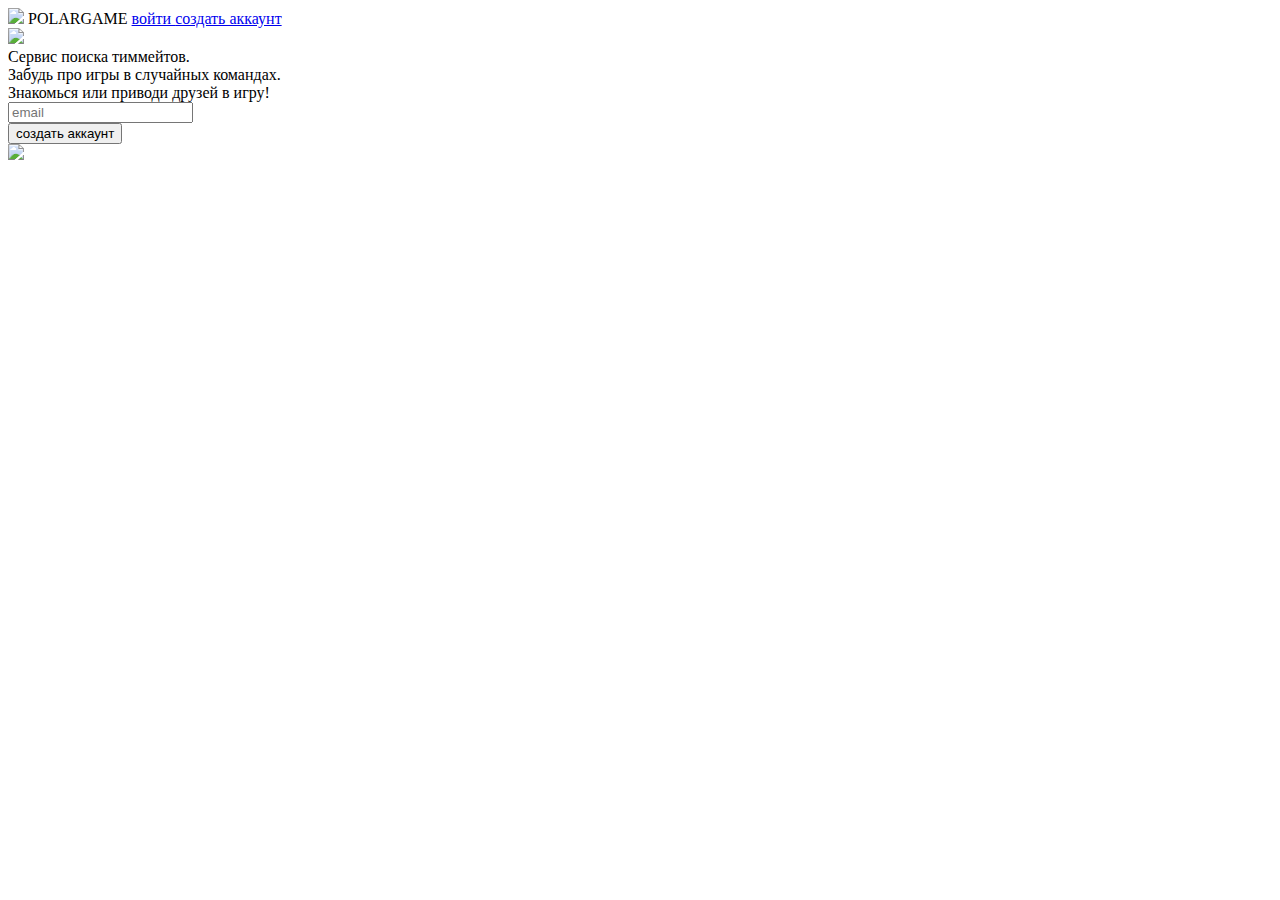
==== index.html @ ee695c5d "Замена ссылок, создание страницы по умолчанию" ====
<!DOCTYPE html>

<html lang="ru">

<head>
     <meta charset="utf-8">
     <title> </title>
     <link href="/Users/demydkourij/TeamSE/Application/Src/Css/Start.css" rel="stylesheet">
</head>
<!-- 
<div class="vl"></div>
<div class="vl" style ="margin-left: 16.6vw"></div>
<div class="vl" style ="margin-left: 33.2vw"></div>
<div class="vl" style ="margin-left: 49.8vw"></div>
<div class="vl" style ="margin-left: 66.4vw"></div>
<div class="vl" style ="margin-left: 83vw"></div>
<div class="vl" style ="margin-left: -16.6vw"></div>
<div class="vl" style ="margin-left: -33.2vw"></div>
<div class="vl" style ="margin-left: -49.8vw"></div>
<div class="vl" style ="margin-left: -66.4vw"></div>
<div class="vl" style ="margin-left: -83vw"></div>

 <div class="vl" style ="margin-left: 24.9vw"></div>
<div class="vl" style ="margin-left: 41.5vw"></div>
<div class="vl" style ="margin-left: 58.1vw"></div>
<div class="vl" style ="margin-left: 74.7vw"></div>
<div class="vl" style ="margin-left: 91.3vw"></div>
<div class="vl" style ="margin-left: 8.3vw"></div>
 -->


 <body>

	<header>
		<span class = "header_minilogo"> <img src="/Users/demydkourij/TeamSE/Application/Src/images/minilogo.png"> </span>

		<span class = "header_minilogo"> POLARGAME </span>

		<span class = "header_buttons_cont">

			<a href="Application/Src/html/sign_in.html"><span name = "header_button_sign_in" class = "header_buttons" style = "border: none"> войти </span></a>
			<a href="Application/Src/html/registration.html"><span name = "header_button_registration" class = "header_buttons"> создать аккаунт </span></a>

		</span>
	</header>

	<img src="/Users/demydkourij/TeamSE/Application/Src/images/SliceOfBG.svg" class ="main_background_circle" >

	<main>
		<div class = "main_column_1"> 

			<div class = "main_column_1_in"> 
				<div span class = "Larger_text"> Сервис поиска тиммейтов. </div> Забудь про игры в случайных  командах.<br> Знакомься или приводи друзей в игру!
			</div>

			<div class = "main_column_1_in">
				<div class = "main_column_1_in_fields">

					<form action="temp.php"> <input type="text" id ="registration_inputtype" placeholder="email"> </form>

					<form action="temp.php"> <button name = "main_button_registration" id ="registration_button">создать аккаунт</button> </form>
				</div>
			</div>

		</div>

		<div class = "main_column_2"> <img src="/Users/demydkourij/TeamSE/Application/Src/images/logotest2.png"> </div> 

	</main>

</body>

</html>
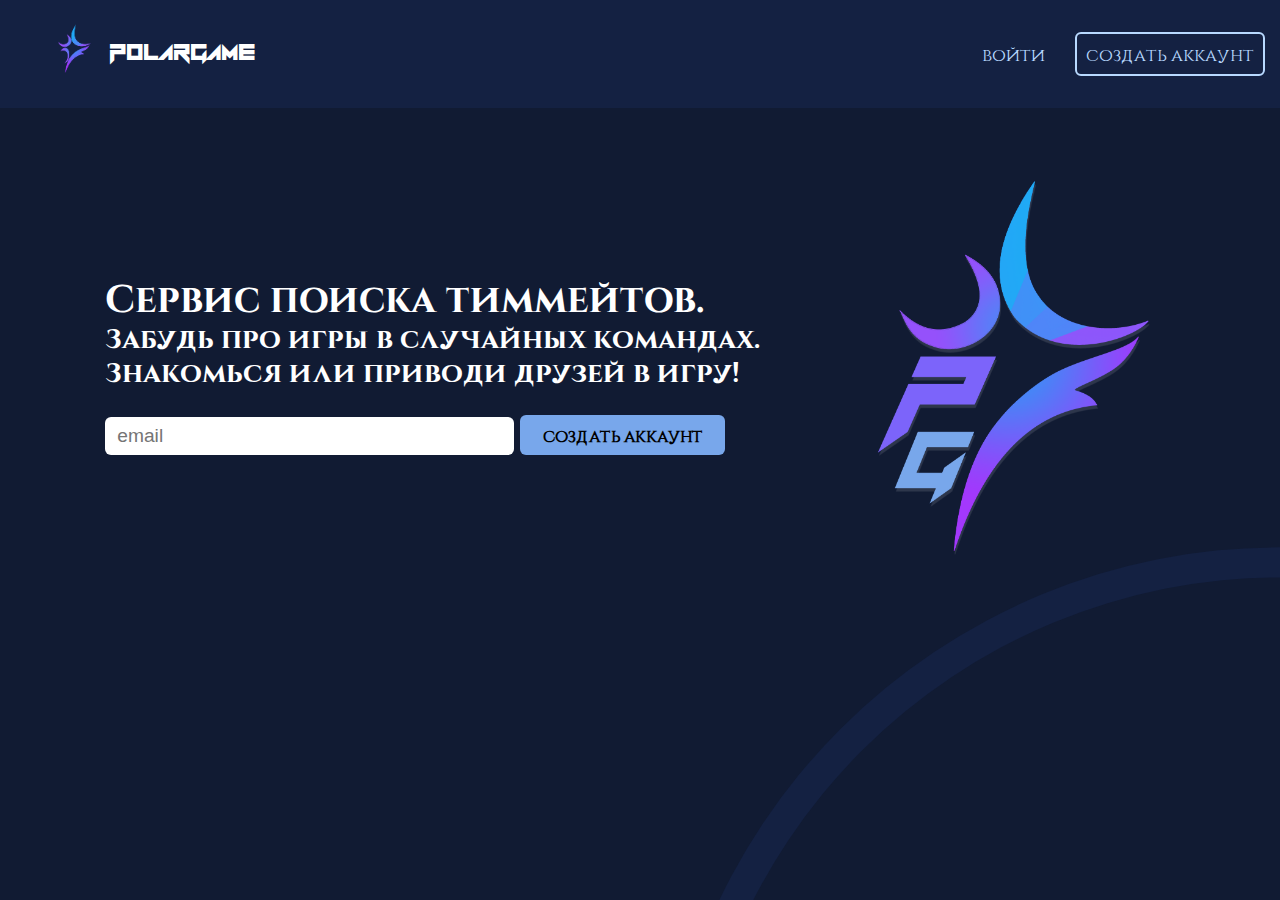
==== commit 37b0faec: "Пофиксил стили на стартовой странице; Накидал авторизацию;" ====
--- a/index.html
+++ b/index.html
@@ -5,7 +5,7 @@
 <head>
      <meta charset="utf-8">
      <title> </title>
-     <link href="/Users/demydkourij/TeamSE/Application/Src/Css/Start.css" rel="stylesheet">
+     <link href="Application/Src/Css/Start.css" rel="stylesheet">
 </head>
 <!-- 
 <div class="vl"></div>
@@ -32,7 +32,7 @@
  <body>
 
 	<header>
-		<span class = "header_minilogo"> <img src="/Users/demydkourij/TeamSE/Application/Src/images/minilogo.png"> </span>
+		<span class = "header_minilogo"> <img src="Application/Src/images/minilogo.png"> </span>
 
 		<span class = "header_minilogo"> POLARGAME </span>
 
@@ -44,7 +44,7 @@
 		</span>
 	</header>
 
-	<img src="/Users/demydkourij/TeamSE/Application/Src/images/SliceOfBG.svg" class ="main_background_circle" >
+	<img src="Application/Src/images/SliceOfBG.svg" class ="main_background_circle" >
 
 	<main>
 		<div class = "main_column_1"> 
@@ -64,7 +64,7 @@
 
 		</div>
 
-		<div class = "main_column_2"> <img src="/Users/demydkourij/TeamSE/Application/Src/images/logotest2.png"> </div> 
+		<div class = "main_column_2"> <img src="Application/Src/images/logotest2.png"> </div>
 
 	</main>
 
--- a/Application/Src/Css/Start.css
+++ b/Application/Src/Css/Start.css
@@ -0,0 +1,227 @@
+
+@font-face {
+    font-family: 'MainBoldFont';
+	src: url(../fonts/15352.ttf);}
+
+@font-face {
+    font-family: 'ButtonsFont';
+	src: url(../fonts/test.ttf);}
+
+@font-face {
+    font-family: 'logofont';
+	src: url(../fonts/logofont.otf);}
+
+*{
+    margin: 0;
+    padding: 0;
+}
+
+body{
+	display: flex;
+	flex-direction: column;
+	overflow: scroll;
+	min-width: 900px;
+}
+
+header{
+	height: 12vh;
+	width: 100vw;
+	background-color: #142142;
+	display: inline-flex;
+	flex-direction: row;
+	justify-content: flex-start;
+	align-items: center;
+	z-index: 2;
+}
+
+main{
+	background-color: #111b33;
+	height: 88vh;
+	width: 100vw;
+	display: inline-flex;
+	flex-direction: row;
+	justify-content: center;
+}
+
+.header_buttons_cont{
+	margin-left: 54.5vw;
+}
+
+.header_buttons{
+	font-size: 1.4vw;
+	font-family: ButtonsFont;
+	color: #b8d9ff;
+	border: 2px solid #b8d9ff;
+	border-radius: 6px;
+	padding: 1vh;
+	margin:0.7vw;
+}
+
+.header_minilogo{
+	color: white;
+	font-family: logofont;
+	padding: 0.7vw;
+	font-size: 3.5vw;
+}
+
+.header_minilogo > img{
+	width: 3vw;
+	padding-left: 3.5vw;
+}
+
+.main_background_circle{
+	position: absolute;
+	width: 50%;
+	right: 0%;
+	bottom: 0%;
+	z-index: 1;
+}
+
+.main_column_1{
+	font-size: 2.2vw;
+	color: white;
+	display: flex;
+	flex-direction: column;
+	flex-shrink:0;
+	padding-top: 12vw;
+	margin-left: -2.5vw;
+}
+
+
+.Larger_text {
+	font-size: 3vw;
+}
+
+.main_column_1_in{
+	padding: 1vw;
+	font-family: MainBoldFont;
+}
+
+.main_column_1_in_fields{
+	display: inline-flex;
+}
+
+
+#registration_button{
+	width: 16vw;
+	height: 3.1vw;
+	font-size: 1.35vw;
+	font-weight: bold; 
+	background-color: #78A7EB;
+	border-radius: 6px;
+	font-family: ButtonsFont;
+	border: none;
+}
+
+#registration_inputtype{
+	width: 30vw;
+	height: 1vw;
+	border-radius: 6px;
+	padding: 1vw;
+	margin-right: 0.5vw;
+	font-size: 1.5vw;
+	border: none;
+}
+
+.main_column_2{
+	padding-top: 5vw;
+	z-index: 2;
+	margin-left: 5vw;
+}
+
+.main_column_2 > img{
+	width: 25vw;
+}
+
+
+a{
+	text-decoration: none;
+}
+
+
+#registration_button:hover{
+
+  background-color: #ffa947;
+  transition: all 0.3s;
+}
+
+
+
+@media (max-width : 900px) {
+	main{flex-direction: column;
+		justify-content: flex-start;
+		align-items: flex-start;
+		overflow-y: scroll;
+
+	}
+	html{
+		background-color: #111b33;
+		overflow-x: hidden;
+	}
+
+	header{
+		max-width: 900px;
+		overflow-x: auto;
+	}
+
+	.main_column_1{
+		font-size:3.5vw;
+		margin-left:7.5vw;
+		z-index:2;
+	}
+
+	.Larger_text {
+		font-size: 5vw;
+	}
+
+
+	.main_column_2 >img {
+		display:none;
+	}
+
+	.main_background_circle{
+		width: 80%;
+		z-index:1;
+	}
+
+	#registration_button{
+		width: 26vw;
+		height: 4.5vw;
+		font-size: 2vw;
+		/*padding-bottom: 0.4vw;*/
+	}
+
+	#registration_inputtype{
+	width: 45vw;
+	height: 2.4vw;
+	border-radius: 6px;
+	font-size: 2vw;
+	}
+
+	.header_minilogo{
+		font-size: 5vw;
+	}
+	.header_minilogo > img {
+		width: 5vw;
+	}
+
+	.header_buttons_cont{
+		margin-left: 41vw;
+	}
+
+	.header_buttons{
+		font-size: 1.7vw;
+		padding:1vw;
+	}
+
+}
+
+
+
+/*.vl {
+    border-left: 2px solid green;
+    height: 100vh;
+    position: absolute;
+    top: 0;
+}
+*/
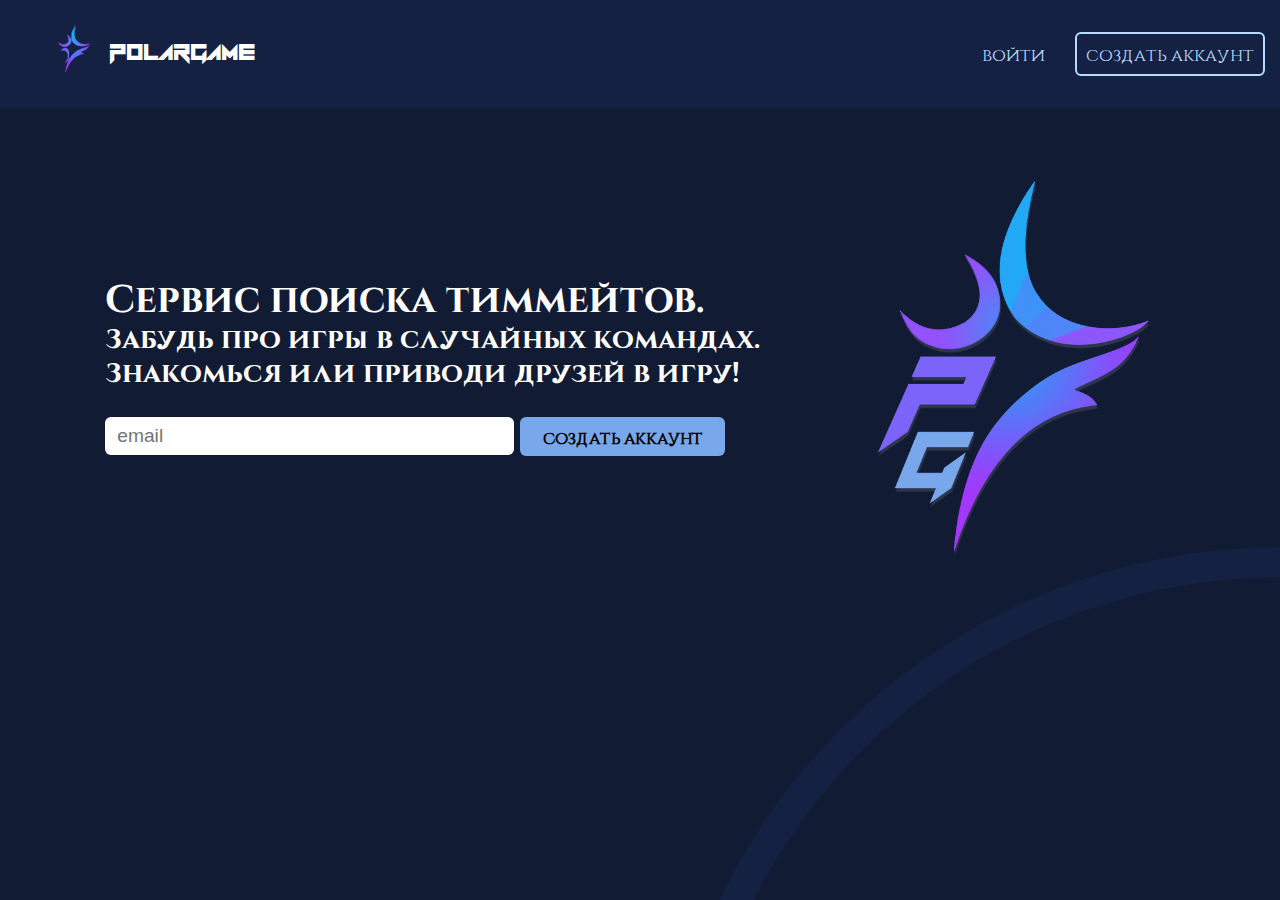
==== commit 28fc65b4: "Добавил авторизацию по почте; Добавил воможность передавать почту с главной страницы на страницу рег" ====
--- a/index.html
+++ b/index.html
@@ -6,6 +6,7 @@
      <meta charset="utf-8">
      <title> </title>
      <link href="Application/Src/Css/Start.css" rel="stylesheet">
+	<script type="text/javascript" src="Application/Src/JavaScript/jquery.js"></script>
 </head>
 <!-- 
 <div class="vl"></div>
@@ -56,9 +57,9 @@
 			<div class = "main_column_1_in">
 				<div class = "main_column_1_in_fields">
 
-					<form action="temp.php"> <input type="text" id ="registration_inputtype" placeholder="email"> </form>
+					<input type="text" id = "registration_inputtype" placeholder="email">
 
-					<form action="temp.php"> <button name = "main_button_registration" id ="registration_button">создать аккаунт</button> </form>
+					<button name = "main_button_registration" id ="registration_button">создать аккаунт</button>
 				</div>
 			</div>
 
@@ -68,6 +69,7 @@
 
 	</main>
 
+	<script src="Application/Src/JavaScript/index.js"></script>
 </body>
 
 </html>--- a/Application/Src/Css/Start.css
+++ b/Application/Src/Css/Start.css
@@ -19,7 +19,7 @@
 body{
 	display: flex;
 	flex-direction: column;
-	overflow: scroll;
+	overflow: hidden;
 	min-width: 900px;
 }
 
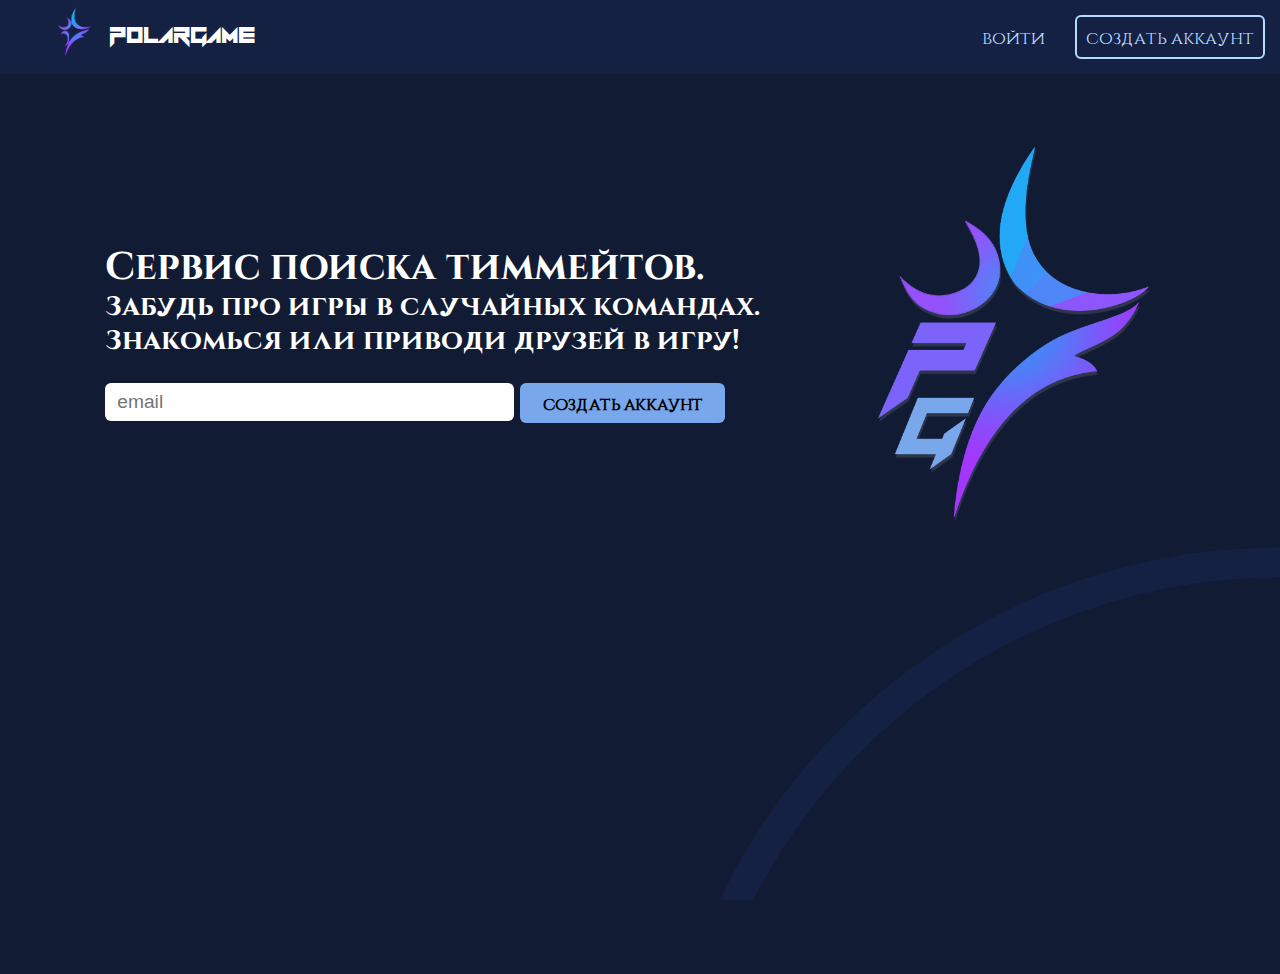
==== commit 44464204: "Объединила логотип с названием в header в один блок, осталось сделать из него ссылку на главную стра" ====
--- a/index.html
+++ b/index.html
@@ -33,9 +33,10 @@
  <body>
 
 	<header>
-		<span class = "header_minilogo"> <img src="Application/Src/images/minilogo.png"> </span>
-
-		<span class = "header_minilogo"> POLARGAME </span>
+		<div class = "click_logo">
+			<span class = "header_minilogo"> <img src="Application/Src/images/minilogo.png"> </span>
+			<span class = "header_minilogo"> POLARGAME </span>
+		</div>
 
 		<span class = "header_buttons_cont">
 
@@ -59,7 +60,7 @@
 
 					<input type="text" id = "registration_inputtype" placeholder="email">
 
-					<button name = "main_button_registration" id ="registration_button">создать аккаунт</button>
+					<button name = "main_button_registration" id = "registration_button">создать аккаунт</button>
 				</div>
 			</div>
 
--- a/Application/Src/Css/Start.css
+++ b/Application/Src/Css/Start.css
@@ -24,7 +24,7 @@
 }
 
 header{
-	height: 12vh;
+	height: 5.8vw;
 	width: 100vw;
 	background-color: #142142;
 	display: inline-flex;
@@ -32,11 +32,12 @@
 	justify-content: flex-start;
 	align-items: center;
 	z-index: 2;
+	overflow: hidden;
 }
 
 main{
 	background-color: #111b33;
-	height: 88vh;
+	height: 100vh;
 	width: 100vw;
 	display: inline-flex;
 	flex-direction: row;
@@ -57,16 +58,24 @@
 	margin:0.7vw;
 }
 
+.click_logo{
+	display: flex;
+	flex-direction: row;
+	align-items: center;
+	padding-left: 3.5vw;
+
+}
 .header_minilogo{
 	color: white;
 	font-family: logofont;
 	padding: 0.7vw;
 	font-size: 3.5vw;
+	cursor: pointer;
 }
 
 .header_minilogo > img{
 	width: 3vw;
-	padding-left: 3.5vw;
+	cursor: pointer;
 }
 
 .main_background_circle{
@@ -151,23 +160,22 @@
 	main{flex-direction: column;
 		justify-content: flex-start;
 		align-items: flex-start;
-		overflow-y: scroll;
 
 	}
 	html{
 		background-color: #111b33;
-		overflow-x: hidden;
+		overflow: hidden;
 	}
 
 	header{
 		max-width: 900px;
-		overflow-x: auto;
+		height: 7vw;
 	}
 
 	.main_column_1{
 		font-size:3.5vw;
 		margin-left:7.5vw;
-		z-index:2;
+		z-index: 2;
 	}
 
 	.Larger_text {
@@ -206,7 +214,7 @@
 	}
 
 	.header_buttons_cont{
-		margin-left: 41vw;
+		margin-left: 39vw;
 	}
 
 	.header_buttons{
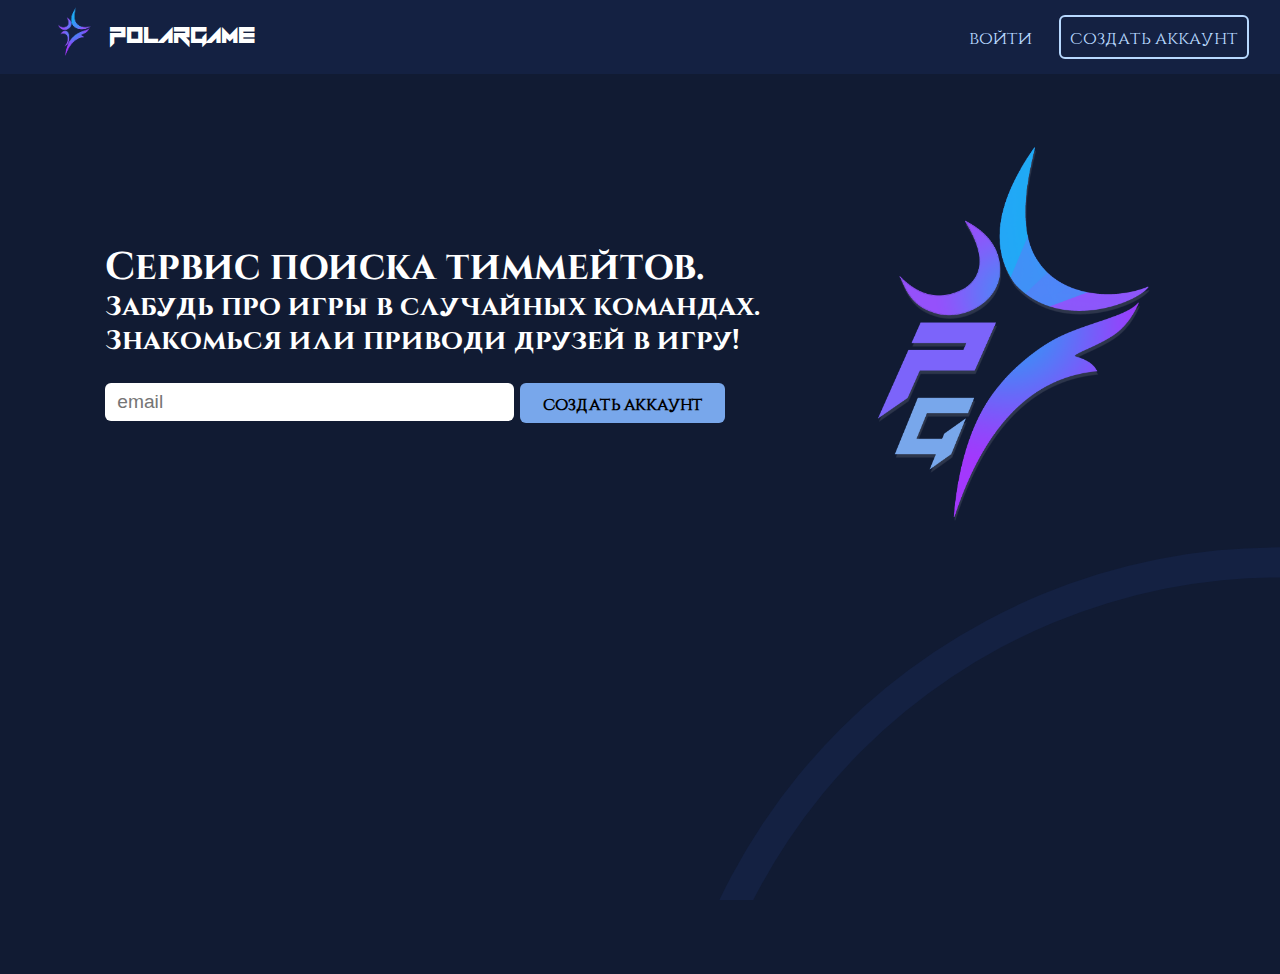
==== commit 1cb65778: "ссылки назад" ====
--- a/index.html
+++ b/index.html
@@ -4,7 +4,7 @@
 
 <head>
      <meta charset="utf-8">
-     <title> </title>
+     <title> ГЛАВНАЯ СТРАНИЦА </title>
      <link href="Application/Src/Css/Start.css" rel="stylesheet">
 	<script type="text/javascript" src="Application/Src/JavaScript/jquery.js"></script>
 </head>
@@ -39,10 +39,8 @@
 		</div>
 
 		<span class = "header_buttons_cont">
-
 			<a href="Application/Src/html/sign_in.html"><span name = "header_button_sign_in" class = "header_buttons" style = "border: none"> войти </span></a>
 			<a href="Application/Src/html/registration.html"><span name = "header_button_registration" class = "header_buttons"> создать аккаунт </span></a>
-
 		</span>
 	</header>
 
--- a/Application/Src/Css/Start.css
+++ b/Application/Src/Css/Start.css
@@ -45,7 +45,10 @@
 }
 
 .header_buttons_cont{
-	margin-left: 54.5vw;
+	width: 77.5vw;
+	display: flex;
+	flex-direction: row;
+	justify-content: flex-end;
 }
 
 .header_buttons{
@@ -120,6 +123,11 @@
 	border-radius: 6px;
 	font-family: ButtonsFont;
 	border: none;
+	z-index: 2;
+}
+
+textarea:focus, input:focus{
+outline: none;
 }
 
 #registration_inputtype{
